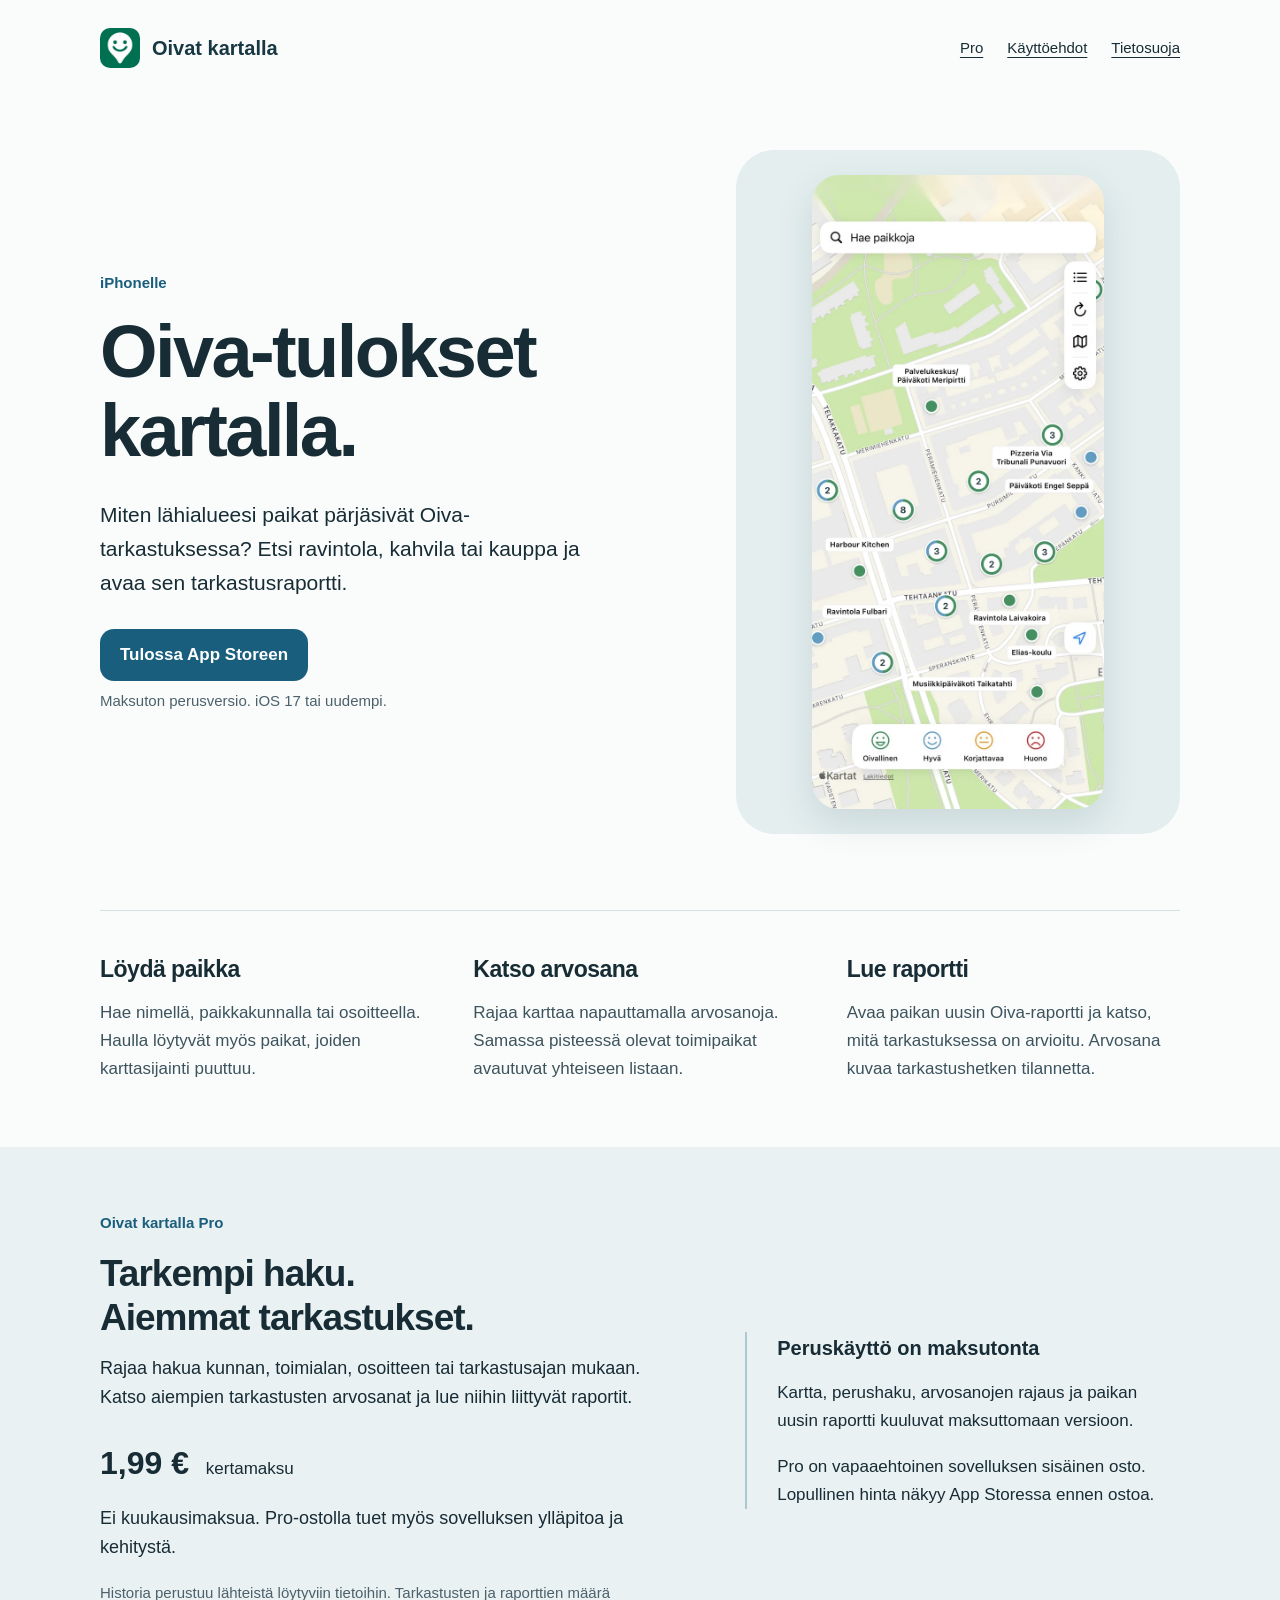
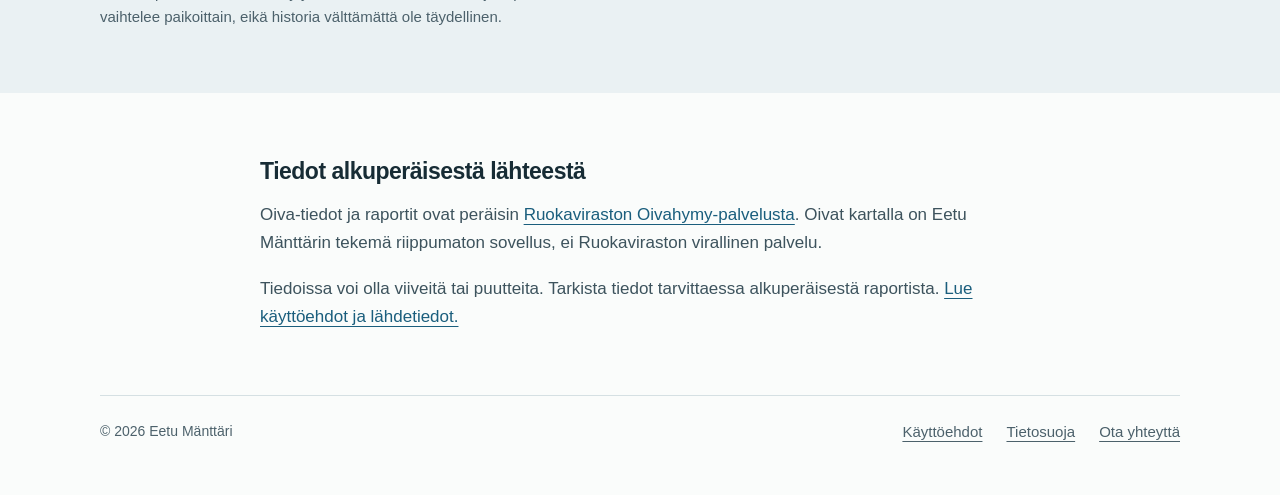
==== sovellus/index.html @ 00eb2fca "Add Finnish app presentation page and search metadata" ====
<!doctype html>
<html lang="fi">
<head>
<meta charset="utf-8">
<meta name="viewport" content="width=device-width, initial-scale=1">
<meta name="theme-color" content="#1a5e7d">
<meta name="description" content="Oivat kartalla tuo ravintoloiden, kahviloiden ja kauppojen Oiva-tulokset iPhonen kartalle. Etsi paikka, katso arvosana ja avaa tarkastusraportti.">
<meta name="robots" content="index,follow,max-image-preview:large">
<title>Oivat kartalla – Oiva-tulokset ja tarkastusraportit iPhonelle</title>
<link rel="canonical" href="https://edman01.github.io/oivat-kartalla-info/sovellus/">
<link rel="icon" href="../icon.png">
<link rel="apple-touch-icon" href="../icon.png">
<link rel="stylesheet" href="site.css">
<meta property="og:type" content="website">
<meta property="og:locale" content="fi_FI">
<meta property="og:site_name" content="Oivat kartalla">
<meta property="og:title" content="Oiva-tulokset kartalla">
<meta property="og:description" content="Etsi ravintola, kahvila tai kauppa. Katso Oiva-arvosana ja lue tarkastusraportti suoraan iPhonella.">
<meta property="og:url" content="https://edman01.github.io/oivat-kartalla-info/sovellus/">
<meta property="og:image" content="https://edman01.github.io/oivat-kartalla-info/sovellus/assets/jakokuva.png">
<meta property="og:image:width" content="1200">
<meta property="og:image:height" content="630">
<meta property="og:image:alt" content="Oivat kartalla. Oiva-tulokset ja tarkastusraportit iPhonella.">
<meta name="twitter:card" content="summary_large_image">
<script type="application/ld+json">{"@context":"https://schema.org","@type":"MobileApplication","name":"Oivat kartalla","url":"https://edman01.github.io/oivat-kartalla-info/sovellus/","description":"Ravintoloiden, kahviloiden ja kauppojen Oiva-tulokset kartalla. Hae paikkoja ja lue tarkastusraportteja.","operatingSystem":"iOS 17.0 tai uudempi","applicationCategory":"LifestyleApplication","inLanguage":"fi","image":"https://edman01.github.io/oivat-kartalla-info/icon.png","author":{"@type":"Person","name":"Eetu Mänttäri"}}</script>
</head>
<body>
<a class="skip" href="#sisalto">Siirry sisältöön</a>
<header class="wrap header"><a class="brand" href="./"><img src="../icon.png" alt="" width="40" height="40">Oivat kartalla</a><nav aria-label="Päävalikko"><a href="#pro">Pro</a><a href="../">Käyttöehdot</a><a href="../tietosuoja.html">Tietosuoja</a></nav></header>
<main id="sisalto">
<section class="wrap hero">
<div class="hero-copy"><p class="eyebrow">iPhonelle</p><h1>Oiva-tulokset<br>kartalla.</h1><p class="lead">Miten lähialueesi paikat pärjäsivät Oiva-tarkastuksessa? Etsi ravintola, kahvila tai kauppa ja avaa sen tarkastusraportti.</p><p class="status">Tulossa App Storeen</p><p class="small">Maksuton perusversio. iOS 17 tai uudempi.</p></div>
<div class="phone-wrap"><img class="phone" src="assets/kartta.webp" width="660" height="1434" alt="Oivat kartalla näyttää Helsingin toimipaikkojen nimet ja Oiva-arvosanat kartalla." fetchpriority="high"></div>
</section>
<section class="wrap features" aria-label="Sovelluksen ominaisuudet">
<article><h2>Löydä paikka</h2><p>Hae nimellä, paikkakunnalla tai osoitteella. Haulla löytyvät myös paikat, joiden karttasijainti puuttuu.</p></article>
<article><h2>Katso arvosana</h2><p>Rajaa karttaa napauttamalla arvosanoja. Samassa pisteessä olevat toimipaikat avautuvat yhteiseen listaan.</p></article>
<article><h2>Lue raportti</h2><p>Avaa paikan uusin Oiva-raportti ja katso, mitä tarkastuksessa on arvioitu. Arvosana kuvaa tarkastushetken tilannetta.</p></article>
</section>
<section class="pro-section" id="pro"><div class="wrap pro-grid"><div><p class="eyebrow">Oivat kartalla Pro</p><h2>Tarkempi haku.<br>Aiemmat tarkastukset.</h2><p>Rajaa hakua kunnan, toimialan, osoitteen tai tarkastusajan mukaan. Katso aiempien tarkastusten arvosanat ja lue niihin liittyvät raportit.</p><p class="price">1,99 € <span>kertamaksu</span></p><p>Ei kuukausimaksua. Pro-ostolla tuet myös sovelluksen ylläpitoa ja kehitystä.</p><p class="small">Historia perustuu lähteistä löytyviin tietoihin. Tarkastusten ja raporttien määrä vaihtelee paikoittain, eikä historia välttämättä ole täydellinen.</p></div><div class="pro-note"><h3>Peruskäyttö on maksutonta</h3><p>Kartta, perushaku, arvosanojen rajaus ja paikan uusin raportti kuuluvat maksuttomaan versioon.</p><p>Pro on vapaaehtoinen sovelluksen sisäinen osto. Lopullinen hinta näkyy App Storessa ennen ostoa.</p></div></div></section>
<section class="wrap source"><h2>Tiedot alkuperäisestä lähteestä</h2><p>Oiva-tiedot ja raportit ovat peräisin <a href="https://www.oivahymy.fi/">Ruokaviraston Oivahymy-palvelusta</a>. Oivat kartalla on Eetu Mänttärin tekemä riippumaton sovellus, ei Ruokaviraston virallinen palvelu.</p><p>Tiedoissa voi olla viiveitä tai puutteita. Tarkista tiedot tarvittaessa alkuperäisestä raportista. <a href="../">Lue käyttöehdot ja lähdetiedot.</a></p></section>
</main>
<footer class="wrap footer"><p>© 2026 Eetu Mänttäri</p><nav aria-label="Lisätiedot"><a href="../">Käyttöehdot</a><a href="../tietosuoja.html">Tietosuoja</a><a href="mailto:edman.build@gmail.com">Ota yhteyttä</a></nav></footer>
</body></html>
---- sovellus/site.css ----
*{box-sizing:border-box}html{color-scheme:light;scroll-behavior:smooth;scroll-padding-top:24px}body{margin:0;background:#fafcfb;color:#172c35;font:18px/1.65 -apple-system,BlinkMacSystemFont,"Segoe UI",sans-serif;-webkit-text-size-adjust:100%}a{color:#1a5e7d;text-underline-offset:4px}a:hover{text-decoration-thickness:2px}a:focus-visible{outline:3px solid #1a5e7d;outline-offset:6px}.wrap{width:min(1080px,100% - 48px);margin-inline:auto}.header{display:flex;align-items:center;justify-content:space-between;gap:24px;padding-block:28px}.brand{display:flex;align-items:center;gap:12px;color:#173743;text-decoration:none;font-size:20px;font-weight:650;white-space:nowrap}.brand img{border-radius:10px}nav{display:flex;gap:24px;flex-wrap:wrap;font-size:15px}nav a{color:inherit}.hero{display:grid;grid-template-columns:1.25fr 1fr;align-items:center;gap:80px;padding-block:54px 76px}.eyebrow{font-size:15px;font-weight:650;color:#1a5e7d;margin:0 0 16px}h1{font-size:clamp(44px,6vw,74px);line-height:1.07;letter-spacing:-2.6px;margin:0 0 28px;font-weight:700}.lead{font-size:21px;line-height:1.6;max-width:490px;margin-bottom:30px}.status{display:inline-block;margin:0 0 8px;padding:12px 20px;background:#1a5e7d;color:white;border-radius:14px;font-size:17px;font-weight:600}.small{font-size:15px;line-height:1.6;color:#4c616b}.phone-wrap{display:flex;justify-content:center;padding:25px;background:#e4eeef;border-radius:38px}.phone{display:block;width:min(100%,292px);height:auto;border-radius:27px;box-shadow:0 14px 36px #183e4920}.features{display:grid;grid-template-columns:repeat(3,1fr);gap:40px;border-top:1px solid #d5e0e3;padding-block:44px 64px}h2{font-size:23px;line-height:1.3;letter-spacing:-.5px;margin:0 0 14px}p{margin:0 0 18px}p:last-child{margin-bottom:0}.features p{font-size:17px;color:#3d535d}.pro-section{background:#eaf1f3;padding-block:64px}.pro-grid{display:grid;grid-template-columns:1.3fr 1fr;gap:80px;align-items:center}.pro-grid h2{font-size:37px;line-height:1.18;letter-spacing:-1px}.price{font-size:32px;font-weight:650;margin-block:24px 14px}.price span{font-size:17px;font-weight:400;margin-left:8px}.pro-note{border-left:2px solid #aec8d3;padding-left:30px;font-size:17px}.pro-note h3{font-size:20px;margin:0 0 14px}.source{padding-block:64px;max-width:760px}.source p{font-size:17px;color:#3d535d}.footer{border-top:1px solid #d5e0e3;display:flex;justify-content:space-between;gap:24px;padding-block:24px 34px;font-size:14px;color:#4c616b}.skip{position:absolute;left:16px;top:-70px;background:white;padding:12px}.skip:focus{top:12px}@media(max-width:720px){.wrap{width:calc(100% - 40px)}.header{flex-wrap:wrap;padding-block:22px;gap:18px}nav{gap:20px}.hero{grid-template-columns:1fr;gap:36px;padding-block:32px 44px}h1{letter-spacing:-1.8px}.lead{font-size:19px}.phone-wrap{max-width:360px;width:100%;justify-self:center}.features{grid-template-columns:1fr;gap:28px;padding-block:34px 42px}.pro-section{padding-block:42px}.pro-grid{grid-template-columns:1fr;gap:32px}.pro-grid h2{font-size:32px}.pro-note{padding-left:22px}.source{padding-block:42px}.footer{flex-direction:column;gap:12px}.footer p{margin:0}}@media(prefers-reduced-motion:reduce){html{scroll-behavior:auto}}
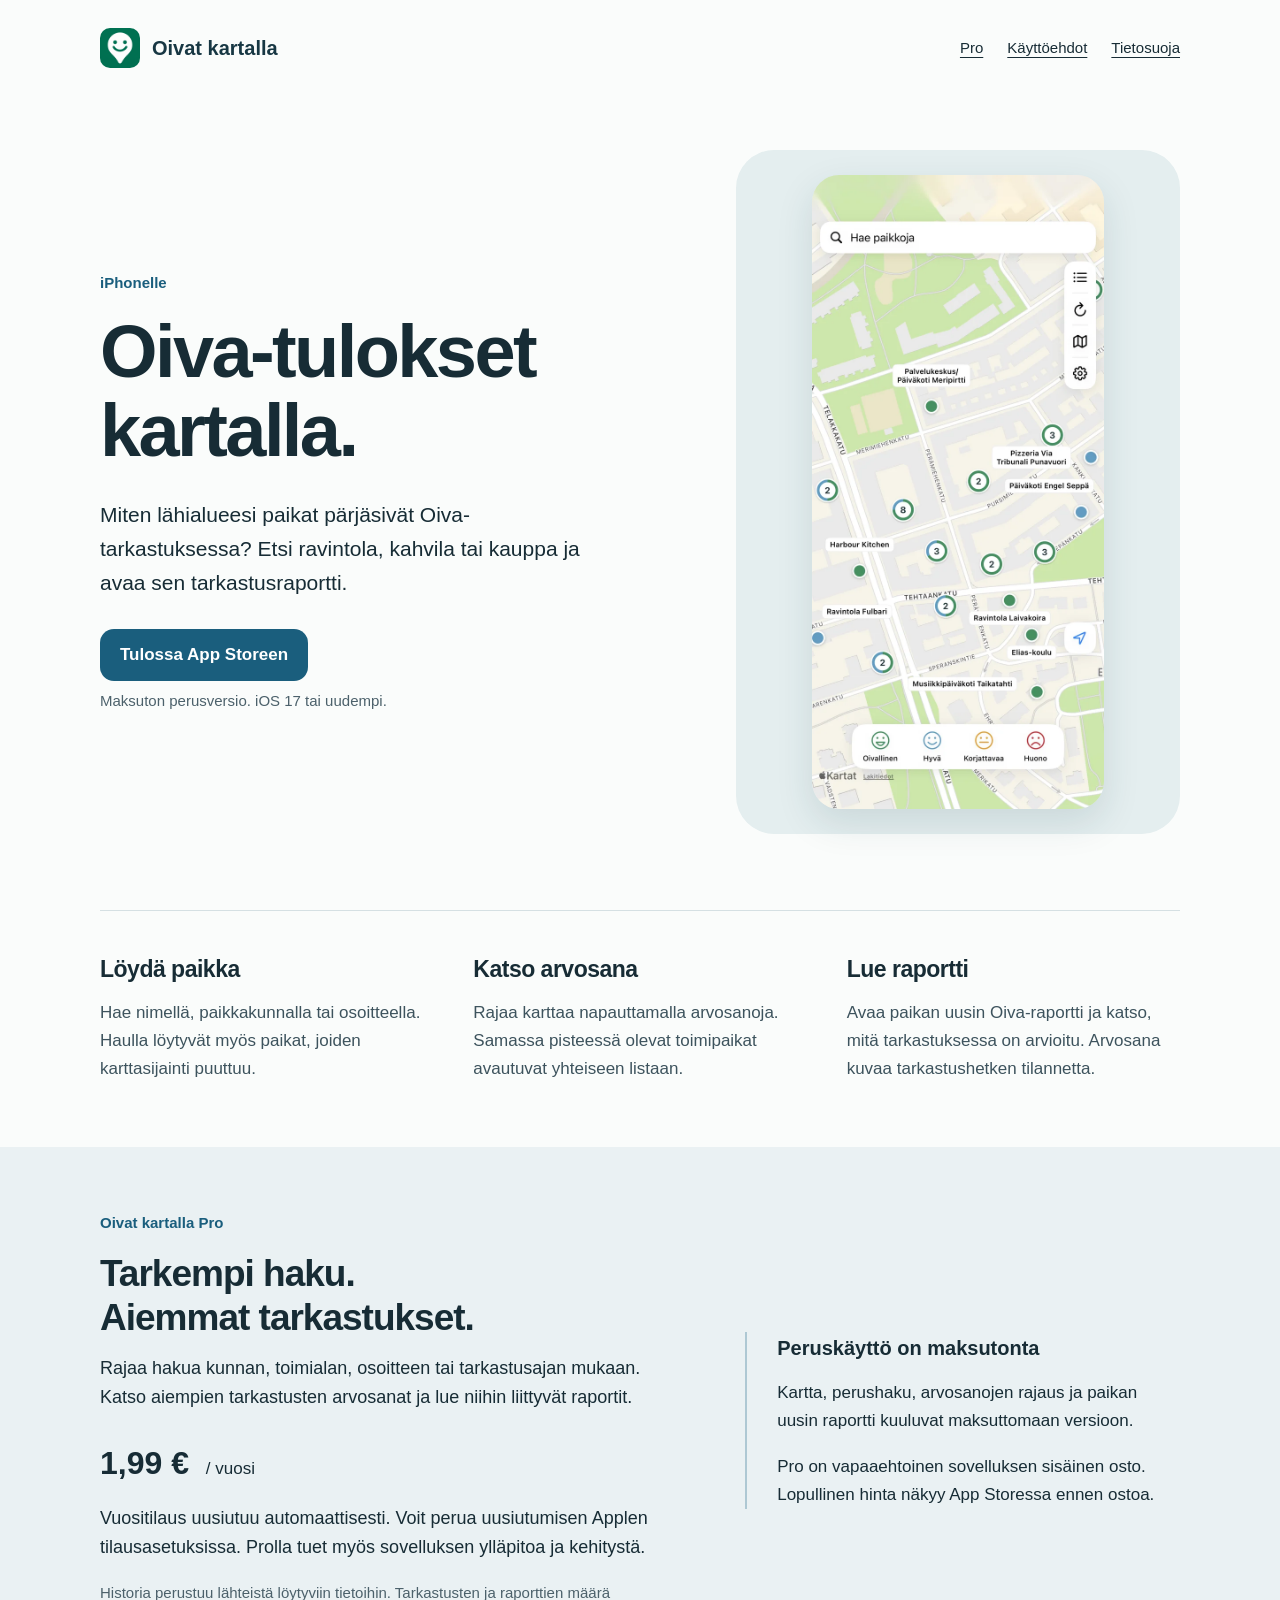
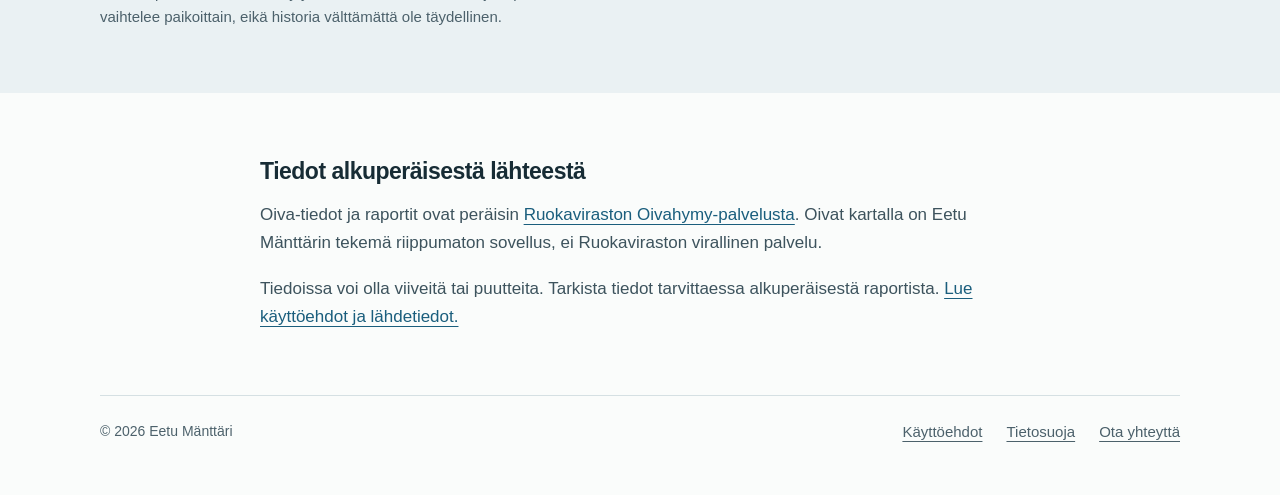
==== commit 734c4e49: "Describe Pro annual subscription and renewal terms" ====
--- a/sovellus/index.html
+++ b/sovellus/index.html
@@ -37,7 +37,7 @@
 <article><h2>Katso arvosana</h2><p>Rajaa karttaa napauttamalla arvosanoja. Samassa pisteessä olevat toimipaikat avautuvat yhteiseen listaan.</p></article>
 <article><h2>Lue raportti</h2><p>Avaa paikan uusin Oiva-raportti ja katso, mitä tarkastuksessa on arvioitu. Arvosana kuvaa tarkastushetken tilannetta.</p></article>
 </section>
-<section class="pro-section" id="pro"><div class="wrap pro-grid"><div><p class="eyebrow">Oivat kartalla Pro</p><h2>Tarkempi haku.<br>Aiemmat tarkastukset.</h2><p>Rajaa hakua kunnan, toimialan, osoitteen tai tarkastusajan mukaan. Katso aiempien tarkastusten arvosanat ja lue niihin liittyvät raportit.</p><p class="price">1,99 € <span>kertamaksu</span></p><p>Ei kuukausimaksua. Pro-ostolla tuet myös sovelluksen ylläpitoa ja kehitystä.</p><p class="small">Historia perustuu lähteistä löytyviin tietoihin. Tarkastusten ja raporttien määrä vaihtelee paikoittain, eikä historia välttämättä ole täydellinen.</p></div><div class="pro-note"><h3>Peruskäyttö on maksutonta</h3><p>Kartta, perushaku, arvosanojen rajaus ja paikan uusin raportti kuuluvat maksuttomaan versioon.</p><p>Pro on vapaaehtoinen sovelluksen sisäinen osto. Lopullinen hinta näkyy App Storessa ennen ostoa.</p></div></div></section>
+<section class="pro-section" id="pro"><div class="wrap pro-grid"><div><p class="eyebrow">Oivat kartalla Pro</p><h2>Tarkempi haku.<br>Aiemmat tarkastukset.</h2><p>Rajaa hakua kunnan, toimialan, osoitteen tai tarkastusajan mukaan. Katso aiempien tarkastusten arvosanat ja lue niihin liittyvät raportit.</p><p class="price">1,99 € <span>/ vuosi</span></p><p>Vuositilaus uusiutuu automaattisesti. Voit perua uusiutumisen Applen tilausasetuksissa. Prolla tuet myös sovelluksen ylläpitoa ja kehitystä.</p><p class="small">Historia perustuu lähteistä löytyviin tietoihin. Tarkastusten ja raporttien määrä vaihtelee paikoittain, eikä historia välttämättä ole täydellinen.</p></div><div class="pro-note"><h3>Peruskäyttö on maksutonta</h3><p>Kartta, perushaku, arvosanojen rajaus ja paikan uusin raportti kuuluvat maksuttomaan versioon.</p><p>Pro on vapaaehtoinen sovelluksen sisäinen osto. Lopullinen hinta näkyy App Storessa ennen ostoa.</p></div></div></section>
 <section class="wrap source"><h2>Tiedot alkuperäisestä lähteestä</h2><p>Oiva-tiedot ja raportit ovat peräisin <a href="https://www.oivahymy.fi/">Ruokaviraston Oivahymy-palvelusta</a>. Oivat kartalla on Eetu Mänttärin tekemä riippumaton sovellus, ei Ruokaviraston virallinen palvelu.</p><p>Tiedoissa voi olla viiveitä tai puutteita. Tarkista tiedot tarvittaessa alkuperäisestä raportista. <a href="../">Lue käyttöehdot ja lähdetiedot.</a></p></section>
 </main>
 <footer class="wrap footer"><p>© 2026 Eetu Mänttäri</p><nav aria-label="Lisätiedot"><a href="../">Käyttöehdot</a><a href="../tietosuoja.html">Tietosuoja</a><a href="mailto:edman.build@gmail.com">Ota yhteyttä</a></nav></footer>
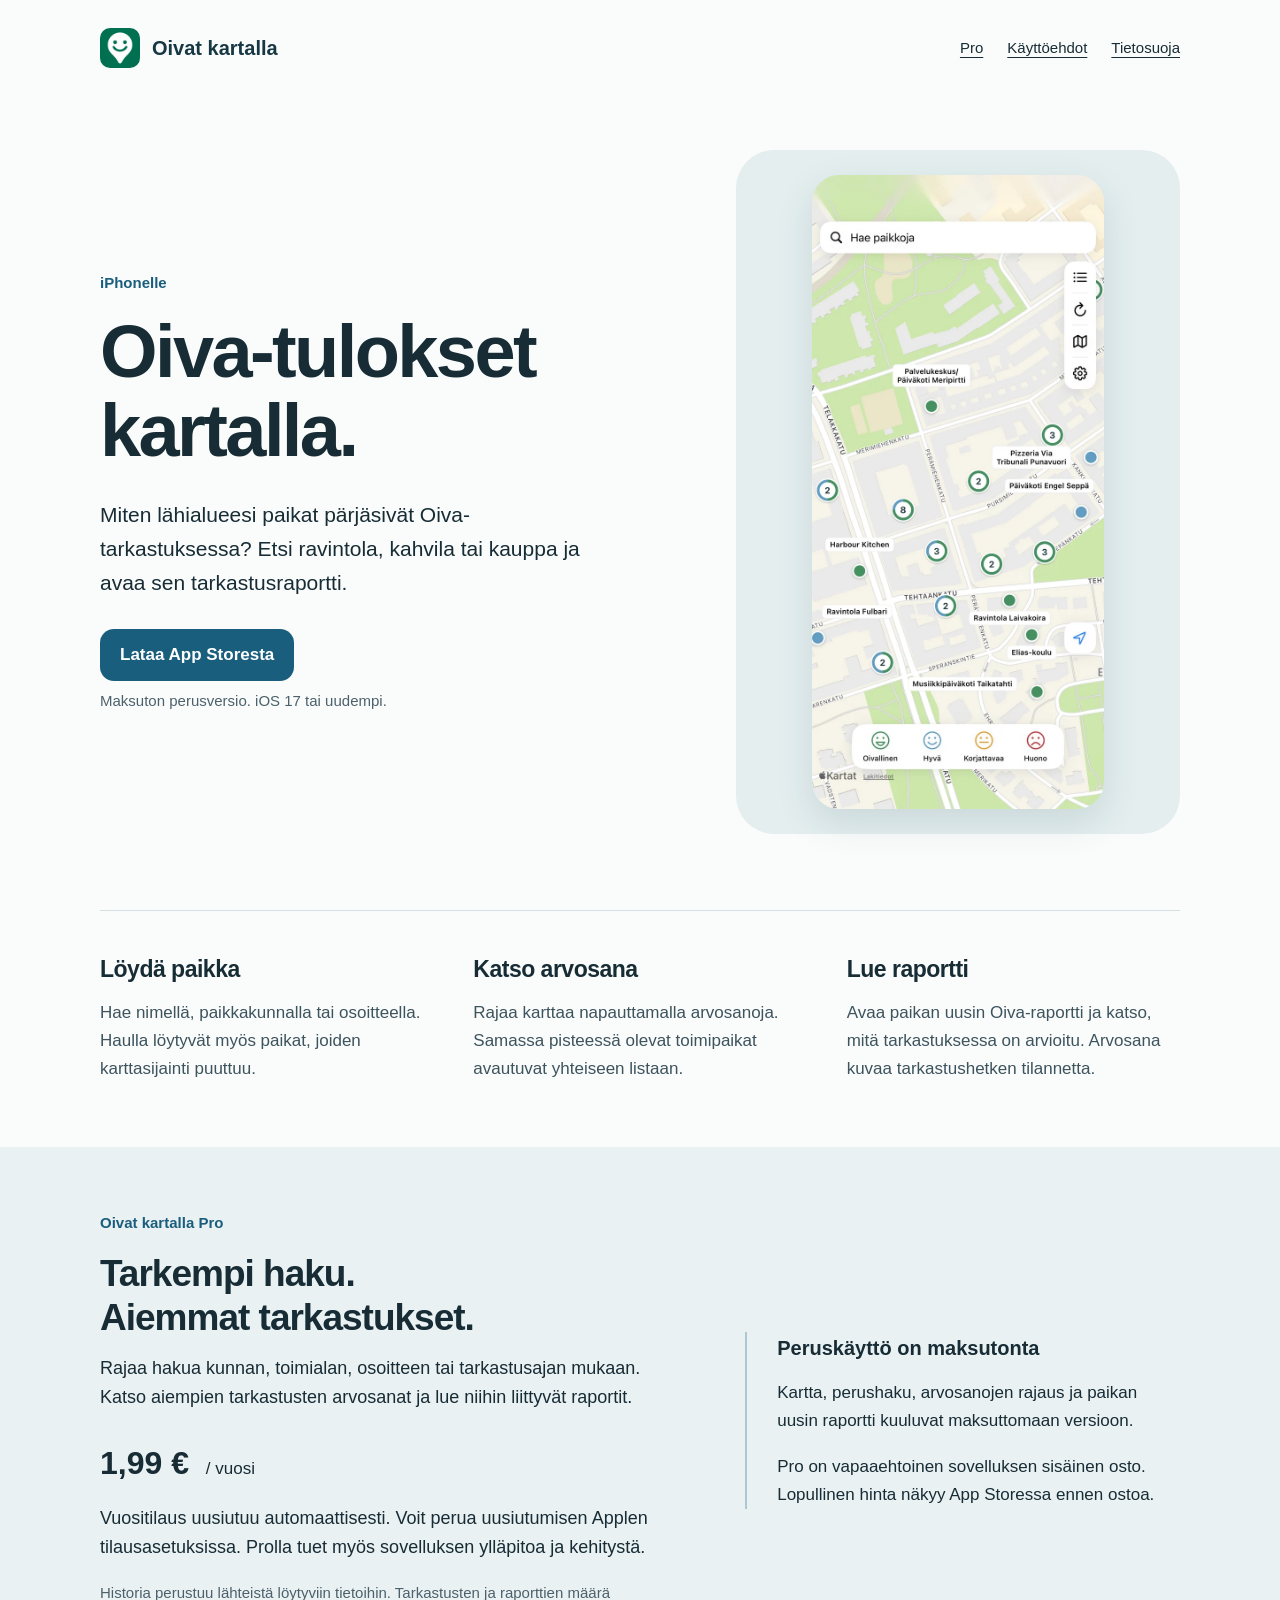
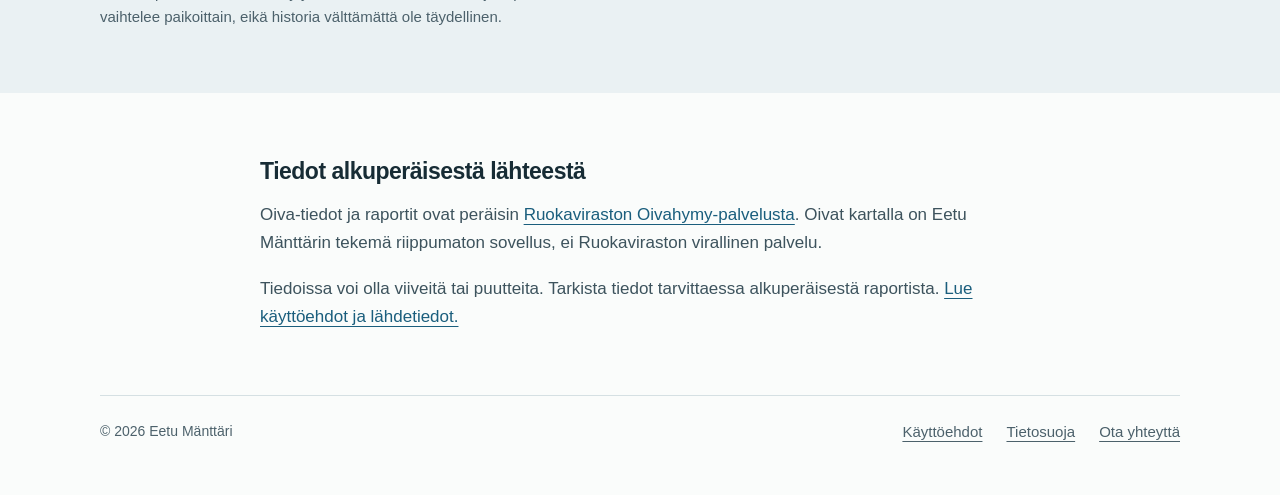
==== commit b65e0c81: "Link landing page to released app on the App Store" ====
--- a/sovellus/index.html
+++ b/sovellus/index.html
@@ -29,7 +29,7 @@
 <header class="wrap header"><a class="brand" href="./"><img src="../icon.png" alt="" width="40" height="40">Oivat kartalla</a><nav aria-label="Päävalikko"><a href="#pro">Pro</a><a href="../">Käyttöehdot</a><a href="../tietosuoja.html">Tietosuoja</a></nav></header>
 <main id="sisalto">
 <section class="wrap hero">
-<div class="hero-copy"><p class="eyebrow">iPhonelle</p><h1>Oiva-tulokset<br>kartalla.</h1><p class="lead">Miten lähialueesi paikat pärjäsivät Oiva-tarkastuksessa? Etsi ravintola, kahvila tai kauppa ja avaa sen tarkastusraportti.</p><p class="status">Tulossa App Storeen</p><p class="small">Maksuton perusversio. iOS 17 tai uudempi.</p></div>
+<div class="hero-copy"><p class="eyebrow">iPhonelle</p><h1>Oiva-tulokset<br>kartalla.</h1><p class="lead">Miten lähialueesi paikat pärjäsivät Oiva-tarkastuksessa? Etsi ravintola, kahvila tai kauppa ja avaa sen tarkastusraportti.</p><a class="status" href="https://apps.apple.com/fi/app/oivat-kartalla/id6814926304">Lataa App Storesta</a><p class="small">Maksuton perusversio. iOS 17 tai uudempi.</p></div>
 <div class="phone-wrap"><img class="phone" src="assets/kartta.webp" width="660" height="1434" alt="Oivat kartalla näyttää Helsingin toimipaikkojen nimet ja Oiva-arvosanat kartalla." fetchpriority="high"></div>
 </section>
 <section class="wrap features" aria-label="Sovelluksen ominaisuudet">
--- a/sovellus/site.css
+++ b/sovellus/site.css
@@ -1 +1 @@
-*{box-sizing:border-box}html{color-scheme:light;scroll-behavior:smooth;scroll-padding-top:24px}body{margin:0;background:#fafcfb;color:#172c35;font:18px/1.65 -apple-system,BlinkMacSystemFont,"Segoe UI",sans-serif;-webkit-text-size-adjust:100%}a{color:#1a5e7d;text-underline-offset:4px}a:hover{text-decoration-thickness:2px}a:focus-visible{outline:3px solid #1a5e7d;outline-offset:6px}.wrap{width:min(1080px,100% - 48px);margin-inline:auto}.header{display:flex;align-items:center;justify-content:space-between;gap:24px;padding-block:28px}.brand{display:flex;align-items:center;gap:12px;color:#173743;text-decoration:none;font-size:20px;font-weight:650;white-space:nowrap}.brand img{border-radius:10px}nav{display:flex;gap:24px;flex-wrap:wrap;font-size:15px}nav a{color:inherit}.hero{display:grid;grid-template-columns:1.25fr 1fr;align-items:center;gap:80px;padding-block:54px 76px}.eyebrow{font-size:15px;font-weight:650;color:#1a5e7d;margin:0 0 16px}h1{font-size:clamp(44px,6vw,74px);line-height:1.07;letter-spacing:-2.6px;margin:0 0 28px;font-weight:700}.lead{font-size:21px;line-height:1.6;max-width:490px;margin-bottom:30px}.status{display:inline-block;margin:0 0 8px;padding:12px 20px;background:#1a5e7d;color:white;border-radius:14px;font-size:17px;font-weight:600}.small{font-size:15px;line-height:1.6;color:#4c616b}.phone-wrap{display:flex;justify-content:center;padding:25px;background:#e4eeef;border-radius:38px}.phone{display:block;width:min(100%,292px);height:auto;border-radius:27px;box-shadow:0 14px 36px #183e4920}.features{display:grid;grid-template-columns:repeat(3,1fr);gap:40px;border-top:1px solid #d5e0e3;padding-block:44px 64px}h2{font-size:23px;line-height:1.3;letter-spacing:-.5px;margin:0 0 14px}p{margin:0 0 18px}p:last-child{margin-bottom:0}.features p{font-size:17px;color:#3d535d}.pro-section{background:#eaf1f3;padding-block:64px}.pro-grid{display:grid;grid-template-columns:1.3fr 1fr;gap:80px;align-items:center}.pro-grid h2{font-size:37px;line-height:1.18;letter-spacing:-1px}.price{font-size:32px;font-weight:650;margin-block:24px 14px}.price span{font-size:17px;font-weight:400;margin-left:8px}.pro-note{border-left:2px solid #aec8d3;padding-left:30px;font-size:17px}.pro-note h3{font-size:20px;margin:0 0 14px}.source{padding-block:64px;max-width:760px}.source p{font-size:17px;color:#3d535d}.footer{border-top:1px solid #d5e0e3;display:flex;justify-content:space-between;gap:24px;padding-block:24px 34px;font-size:14px;color:#4c616b}.skip{position:absolute;left:16px;top:-70px;background:white;padding:12px}.skip:focus{top:12px}@media(max-width:720px){.wrap{width:calc(100% - 40px)}.header{flex-wrap:wrap;padding-block:22px;gap:18px}nav{gap:20px}.hero{grid-template-columns:1fr;gap:36px;padding-block:32px 44px}h1{letter-spacing:-1.8px}.lead{font-size:19px}.phone-wrap{max-width:360px;width:100%;justify-self:center}.features{grid-template-columns:1fr;gap:28px;padding-block:34px 42px}.pro-section{padding-block:42px}.pro-grid{grid-template-columns:1fr;gap:32px}.pro-grid h2{font-size:32px}.pro-note{padding-left:22px}.source{padding-block:42px}.footer{flex-direction:column;gap:12px}.footer p{margin:0}}@media(prefers-reduced-motion:reduce){html{scroll-behavior:auto}}
+*{box-sizing:border-box}html{color-scheme:light;scroll-behavior:smooth;scroll-padding-top:24px}body{margin:0;background:#fafcfb;color:#172c35;font:18px/1.65 -apple-system,BlinkMacSystemFont,"Segoe UI",sans-serif;-webkit-text-size-adjust:100%}a{color:#1a5e7d;text-underline-offset:4px}a:hover{text-decoration-thickness:2px}a:focus-visible{outline:3px solid #1a5e7d;outline-offset:6px}.wrap{width:min(1080px,100% - 48px);margin-inline:auto}.header{display:flex;align-items:center;justify-content:space-between;gap:24px;padding-block:28px}.brand{display:flex;align-items:center;gap:12px;color:#173743;text-decoration:none;font-size:20px;font-weight:650;white-space:nowrap}.brand img{border-radius:10px}nav{display:flex;gap:24px;flex-wrap:wrap;font-size:15px}nav a{color:inherit}.hero{display:grid;grid-template-columns:1.25fr 1fr;align-items:center;gap:80px;padding-block:54px 76px}.eyebrow{font-size:15px;font-weight:650;color:#1a5e7d;margin:0 0 16px}h1{font-size:clamp(44px,6vw,74px);line-height:1.07;letter-spacing:-2.6px;margin:0 0 28px;font-weight:700}.lead{font-size:21px;line-height:1.6;max-width:490px;margin-bottom:30px}.status{display:inline-block;margin:0 0 8px;padding:12px 20px;background:#1a5e7d;color:white;border-radius:14px;font-size:17px;font-weight:600;text-decoration:none}.status:hover{background:#14475e}.small{font-size:15px;line-height:1.6;color:#4c616b}.phone-wrap{display:flex;justify-content:center;padding:25px;background:#e4eeef;border-radius:38px}.phone{display:block;width:min(100%,292px);height:auto;border-radius:27px;box-shadow:0 14px 36px #183e4920}.features{display:grid;grid-template-columns:repeat(3,1fr);gap:40px;border-top:1px solid #d5e0e3;padding-block:44px 64px}h2{font-size:23px;line-height:1.3;letter-spacing:-.5px;margin:0 0 14px}p{margin:0 0 18px}p:last-child{margin-bottom:0}.features p{font-size:17px;color:#3d535d}.pro-section{background:#eaf1f3;padding-block:64px}.pro-grid{display:grid;grid-template-columns:1.3fr 1fr;gap:80px;align-items:center}.pro-grid h2{font-size:37px;line-height:1.18;letter-spacing:-1px}.price{font-size:32px;font-weight:650;margin-block:24px 14px}.price span{font-size:17px;font-weight:400;margin-left:8px}.pro-note{border-left:2px solid #aec8d3;padding-left:30px;font-size:17px}.pro-note h3{font-size:20px;margin:0 0 14px}.source{padding-block:64px;max-width:760px}.source p{font-size:17px;color:#3d535d}.footer{border-top:1px solid #d5e0e3;display:flex;justify-content:space-between;gap:24px;padding-block:24px 34px;font-size:14px;color:#4c616b}.skip{position:absolute;left:16px;top:-70px;background:white;padding:12px}.skip:focus{top:12px}@media(max-width:720px){.wrap{width:calc(100% - 40px)}.header{flex-wrap:wrap;padding-block:22px;gap:18px}nav{gap:20px}.hero{grid-template-columns:1fr;gap:36px;padding-block:32px 44px}h1{letter-spacing:-1.8px}.lead{font-size:19px}.phone-wrap{max-width:360px;width:100%;justify-self:center}.features{grid-template-columns:1fr;gap:28px;padding-block:34px 42px}.pro-section{padding-block:42px}.pro-grid{grid-template-columns:1fr;gap:32px}.pro-grid h2{font-size:32px}.pro-note{padding-left:22px}.source{padding-block:42px}.footer{flex-direction:column;gap:12px}.footer p{margin:0}}@media(prefers-reduced-motion:reduce){html{scroll-behavior:auto}}
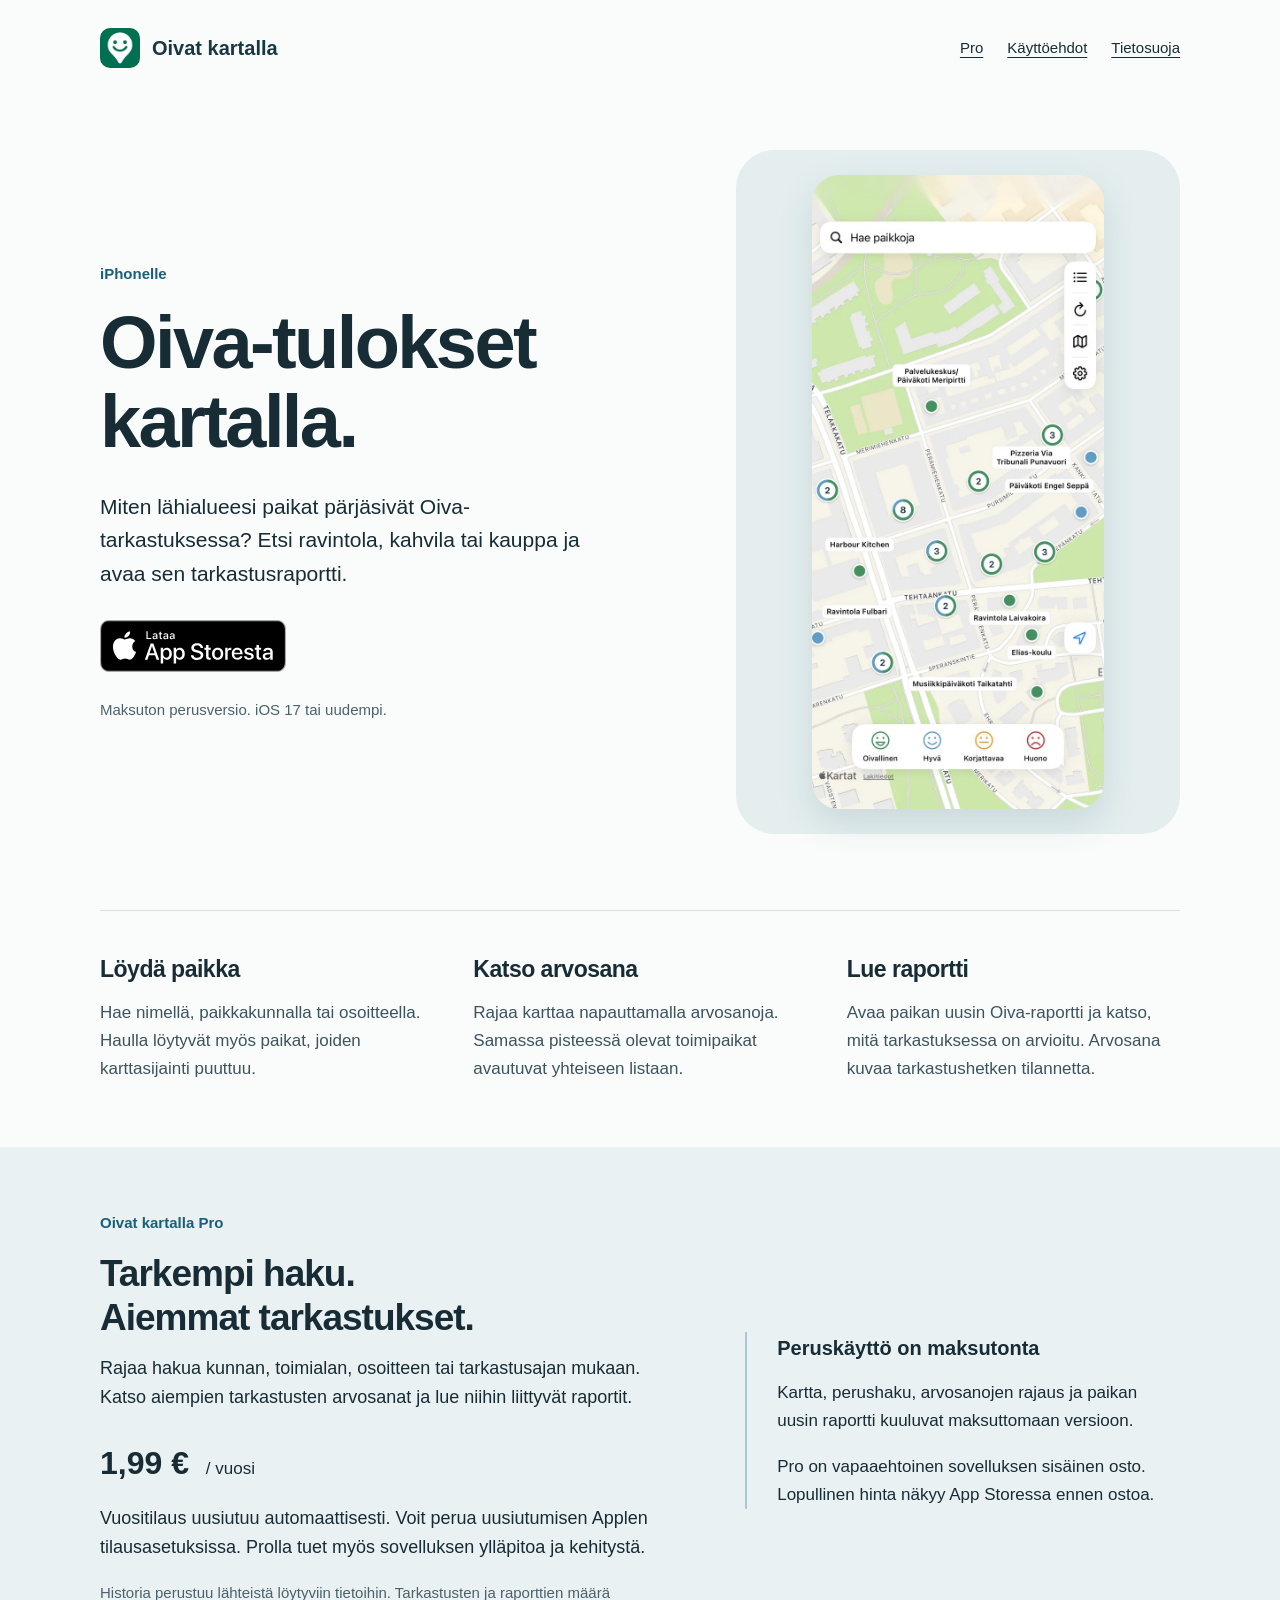
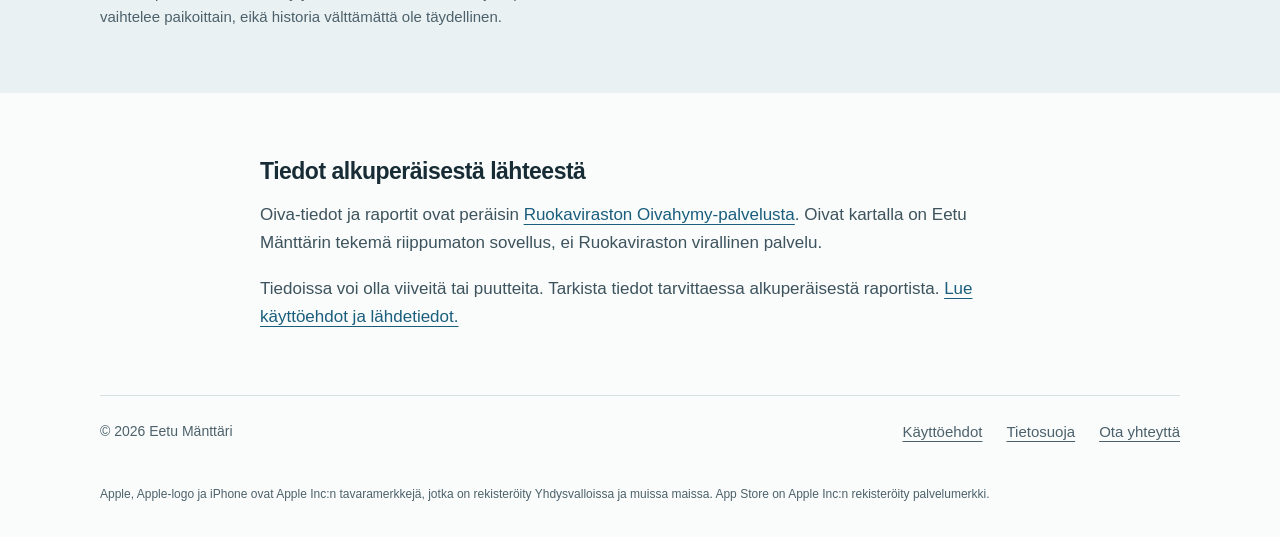
==== commit 0531ef81: "Use official Finnish App Store download badge" ====
--- a/sovellus/index.html
+++ b/sovellus/index.html
@@ -29,7 +29,7 @@
 <header class="wrap header"><a class="brand" href="./"><img src="../icon.png" alt="" width="40" height="40">Oivat kartalla</a><nav aria-label="Päävalikko"><a href="#pro">Pro</a><a href="../">Käyttöehdot</a><a href="../tietosuoja.html">Tietosuoja</a></nav></header>
 <main id="sisalto">
 <section class="wrap hero">
-<div class="hero-copy"><p class="eyebrow">iPhonelle</p><h1>Oiva-tulokset<br>kartalla.</h1><p class="lead">Miten lähialueesi paikat pärjäsivät Oiva-tarkastuksessa? Etsi ravintola, kahvila tai kauppa ja avaa sen tarkastusraportti.</p><a class="status" href="https://apps.apple.com/fi/app/oivat-kartalla/id6814926304">Lataa App Storesta</a><p class="small">Maksuton perusversio. iOS 17 tai uudempi.</p></div>
+<div class="hero-copy"><p class="eyebrow">iPhonelle</p><h1>Oiva-tulokset<br>kartalla.</h1><p class="lead">Miten lähialueesi paikat pärjäsivät Oiva-tarkastuksessa? Etsi ravintola, kahvila tai kauppa ja avaa sen tarkastusraportti.</p><a class="app-store-badge" href="https://apps.apple.com/fi/app/oivat-kartalla/id6814926304"><img src="assets/app-store-fi.svg" alt="Lataa App Storesta" width="186" height="52"></a><p class="small">Maksuton perusversio. iOS 17 tai uudempi.</p></div>
 <div class="phone-wrap"><img class="phone" src="assets/kartta.webp" width="660" height="1434" alt="Oivat kartalla näyttää Helsingin toimipaikkojen nimet ja Oiva-arvosanat kartalla." fetchpriority="high"></div>
 </section>
 <section class="wrap features" aria-label="Sovelluksen ominaisuudet">
@@ -40,5 +40,5 @@
 <section class="pro-section" id="pro"><div class="wrap pro-grid"><div><p class="eyebrow">Oivat kartalla Pro</p><h2>Tarkempi haku.<br>Aiemmat tarkastukset.</h2><p>Rajaa hakua kunnan, toimialan, osoitteen tai tarkastusajan mukaan. Katso aiempien tarkastusten arvosanat ja lue niihin liittyvät raportit.</p><p class="price">1,99 € <span>/ vuosi</span></p><p>Vuositilaus uusiutuu automaattisesti. Voit perua uusiutumisen Applen tilausasetuksissa. Prolla tuet myös sovelluksen ylläpitoa ja kehitystä.</p><p class="small">Historia perustuu lähteistä löytyviin tietoihin. Tarkastusten ja raporttien määrä vaihtelee paikoittain, eikä historia välttämättä ole täydellinen.</p></div><div class="pro-note"><h3>Peruskäyttö on maksutonta</h3><p>Kartta, perushaku, arvosanojen rajaus ja paikan uusin raportti kuuluvat maksuttomaan versioon.</p><p>Pro on vapaaehtoinen sovelluksen sisäinen osto. Lopullinen hinta näkyy App Storessa ennen ostoa.</p></div></div></section>
 <section class="wrap source"><h2>Tiedot alkuperäisestä lähteestä</h2><p>Oiva-tiedot ja raportit ovat peräisin <a href="https://www.oivahymy.fi/">Ruokaviraston Oivahymy-palvelusta</a>. Oivat kartalla on Eetu Mänttärin tekemä riippumaton sovellus, ei Ruokaviraston virallinen palvelu.</p><p>Tiedoissa voi olla viiveitä tai puutteita. Tarkista tiedot tarvittaessa alkuperäisestä raportista. <a href="../">Lue käyttöehdot ja lähdetiedot.</a></p></section>
 </main>
-<footer class="wrap footer"><p>© 2026 Eetu Mänttäri</p><nav aria-label="Lisätiedot"><a href="../">Käyttöehdot</a><a href="../tietosuoja.html">Tietosuoja</a><a href="mailto:edman.build@gmail.com">Ota yhteyttä</a></nav></footer>
+<footer class="wrap footer"><p>© 2026 Eetu Mänttäri</p><nav aria-label="Lisätiedot"><a href="../">Käyttöehdot</a><a href="../tietosuoja.html">Tietosuoja</a><a href="mailto:edman.build@gmail.com">Ota yhteyttä</a></nav><p class="trademark">Apple, Apple-logo ja iPhone ovat Apple Inc:n tavaramerkkejä, jotka on rekisteröity Yhdysvalloissa ja muissa maissa. App Store on Apple Inc:n rekisteröity palvelumerkki.</p></footer>
 </body></html>
--- a/sovellus/site.css
+++ b/sovellus/site.css
@@ -1 +1 @@
-*{box-sizing:border-box}html{color-scheme:light;scroll-behavior:smooth;scroll-padding-top:24px}body{margin:0;background:#fafcfb;color:#172c35;font:18px/1.65 -apple-system,BlinkMacSystemFont,"Segoe UI",sans-serif;-webkit-text-size-adjust:100%}a{color:#1a5e7d;text-underline-offset:4px}a:hover{text-decoration-thickness:2px}a:focus-visible{outline:3px solid #1a5e7d;outline-offset:6px}.wrap{width:min(1080px,100% - 48px);margin-inline:auto}.header{display:flex;align-items:center;justify-content:space-between;gap:24px;padding-block:28px}.brand{display:flex;align-items:center;gap:12px;color:#173743;text-decoration:none;font-size:20px;font-weight:650;white-space:nowrap}.brand img{border-radius:10px}nav{display:flex;gap:24px;flex-wrap:wrap;font-size:15px}nav a{color:inherit}.hero{display:grid;grid-template-columns:1.25fr 1fr;align-items:center;gap:80px;padding-block:54px 76px}.eyebrow{font-size:15px;font-weight:650;color:#1a5e7d;margin:0 0 16px}h1{font-size:clamp(44px,6vw,74px);line-height:1.07;letter-spacing:-2.6px;margin:0 0 28px;font-weight:700}.lead{font-size:21px;line-height:1.6;max-width:490px;margin-bottom:30px}.status{display:inline-block;margin:0 0 8px;padding:12px 20px;background:#1a5e7d;color:white;border-radius:14px;font-size:17px;font-weight:600;text-decoration:none}.status:hover{background:#14475e}.small{font-size:15px;line-height:1.6;color:#4c616b}.phone-wrap{display:flex;justify-content:center;padding:25px;background:#e4eeef;border-radius:38px}.phone{display:block;width:min(100%,292px);height:auto;border-radius:27px;box-shadow:0 14px 36px #183e4920}.features{display:grid;grid-template-columns:repeat(3,1fr);gap:40px;border-top:1px solid #d5e0e3;padding-block:44px 64px}h2{font-size:23px;line-height:1.3;letter-spacing:-.5px;margin:0 0 14px}p{margin:0 0 18px}p:last-child{margin-bottom:0}.features p{font-size:17px;color:#3d535d}.pro-section{background:#eaf1f3;padding-block:64px}.pro-grid{display:grid;grid-template-columns:1.3fr 1fr;gap:80px;align-items:center}.pro-grid h2{font-size:37px;line-height:1.18;letter-spacing:-1px}.price{font-size:32px;font-weight:650;margin-block:24px 14px}.price span{font-size:17px;font-weight:400;margin-left:8px}.pro-note{border-left:2px solid #aec8d3;padding-left:30px;font-size:17px}.pro-note h3{font-size:20px;margin:0 0 14px}.source{padding-block:64px;max-width:760px}.source p{font-size:17px;color:#3d535d}.footer{border-top:1px solid #d5e0e3;display:flex;justify-content:space-between;gap:24px;padding-block:24px 34px;font-size:14px;color:#4c616b}.skip{position:absolute;left:16px;top:-70px;background:white;padding:12px}.skip:focus{top:12px}@media(max-width:720px){.wrap{width:calc(100% - 40px)}.header{flex-wrap:wrap;padding-block:22px;gap:18px}nav{gap:20px}.hero{grid-template-columns:1fr;gap:36px;padding-block:32px 44px}h1{letter-spacing:-1.8px}.lead{font-size:19px}.phone-wrap{max-width:360px;width:100%;justify-self:center}.features{grid-template-columns:1fr;gap:28px;padding-block:34px 42px}.pro-section{padding-block:42px}.pro-grid{grid-template-columns:1fr;gap:32px}.pro-grid h2{font-size:32px}.pro-note{padding-left:22px}.source{padding-block:42px}.footer{flex-direction:column;gap:12px}.footer p{margin:0}}@media(prefers-reduced-motion:reduce){html{scroll-behavior:auto}}
+*{box-sizing:border-box}html{color-scheme:light;scroll-behavior:smooth;scroll-padding-top:24px}body{margin:0;background:#fafcfb;color:#172c35;font:18px/1.65 -apple-system,BlinkMacSystemFont,"Segoe UI",sans-serif;-webkit-text-size-adjust:100%}a{color:#1a5e7d;text-underline-offset:4px}a:hover{text-decoration-thickness:2px}a:focus-visible{outline:3px solid #1a5e7d;outline-offset:6px}.wrap{width:min(1080px,100% - 48px);margin-inline:auto}.header{display:flex;align-items:center;justify-content:space-between;gap:24px;padding-block:28px}.brand{display:flex;align-items:center;gap:12px;color:#173743;text-decoration:none;font-size:20px;font-weight:650;white-space:nowrap}.brand img{border-radius:10px}nav{display:flex;gap:24px;flex-wrap:wrap;font-size:15px}nav a{color:inherit}.hero{display:grid;grid-template-columns:1.25fr 1fr;align-items:center;gap:80px;padding-block:54px 76px}.eyebrow{font-size:15px;font-weight:650;color:#1a5e7d;margin:0 0 16px}h1{font-size:clamp(44px,6vw,74px);line-height:1.07;letter-spacing:-2.6px;margin:0 0 28px;font-weight:700}.lead{font-size:21px;line-height:1.6;max-width:490px;margin-bottom:30px}.app-store-badge{display:inline-block;margin:0 0 16px;line-height:0;text-decoration:none}.app-store-badge img{display:block;width:auto;height:52px;max-width:100%}.small{font-size:15px;line-height:1.6;color:#4c616b}.phone-wrap{display:flex;justify-content:center;padding:25px;background:#e4eeef;border-radius:38px}.phone{display:block;width:min(100%,292px);height:auto;border-radius:27px;box-shadow:0 14px 36px #183e4920}.features{display:grid;grid-template-columns:repeat(3,1fr);gap:40px;border-top:1px solid #d5e0e3;padding-block:44px 64px}h2{font-size:23px;line-height:1.3;letter-spacing:-.5px;margin:0 0 14px}p{margin:0 0 18px}p:last-child{margin-bottom:0}.features p{font-size:17px;color:#3d535d}.pro-section{background:#eaf1f3;padding-block:64px}.pro-grid{display:grid;grid-template-columns:1.3fr 1fr;gap:80px;align-items:center}.pro-grid h2{font-size:37px;line-height:1.18;letter-spacing:-1px}.price{font-size:32px;font-weight:650;margin-block:24px 14px}.price span{font-size:17px;font-weight:400;margin-left:8px}.pro-note{border-left:2px solid #aec8d3;padding-left:30px;font-size:17px}.pro-note h3{font-size:20px;margin:0 0 14px}.source{padding-block:64px;max-width:760px}.source p{font-size:17px;color:#3d535d}.footer{border-top:1px solid #d5e0e3;display:flex;flex-wrap:wrap;justify-content:space-between;gap:24px;padding-block:24px 34px;font-size:14px;color:#4c616b}.footer .trademark{flex-basis:100%;font-size:12px;line-height:1.5;margin:0}.skip{position:absolute;left:16px;top:-70px;background:white;padding:12px}.skip:focus{top:12px}@media(max-width:720px){.wrap{width:calc(100% - 40px)}.header{flex-wrap:wrap;padding-block:22px;gap:18px}nav{gap:20px}.hero{grid-template-columns:1fr;gap:36px;padding-block:32px 44px}h1{letter-spacing:-1.8px}.lead{font-size:19px}.phone-wrap{max-width:360px;width:100%;justify-self:center}.features{grid-template-columns:1fr;gap:28px;padding-block:34px 42px}.pro-section{padding-block:42px}.pro-grid{grid-template-columns:1fr;gap:32px}.pro-grid h2{font-size:32px}.pro-note{padding-left:22px}.source{padding-block:42px}.footer{flex-direction:column;gap:12px}.footer p{margin:0}}@media(prefers-reduced-motion:reduce){html{scroll-behavior:auto}}
